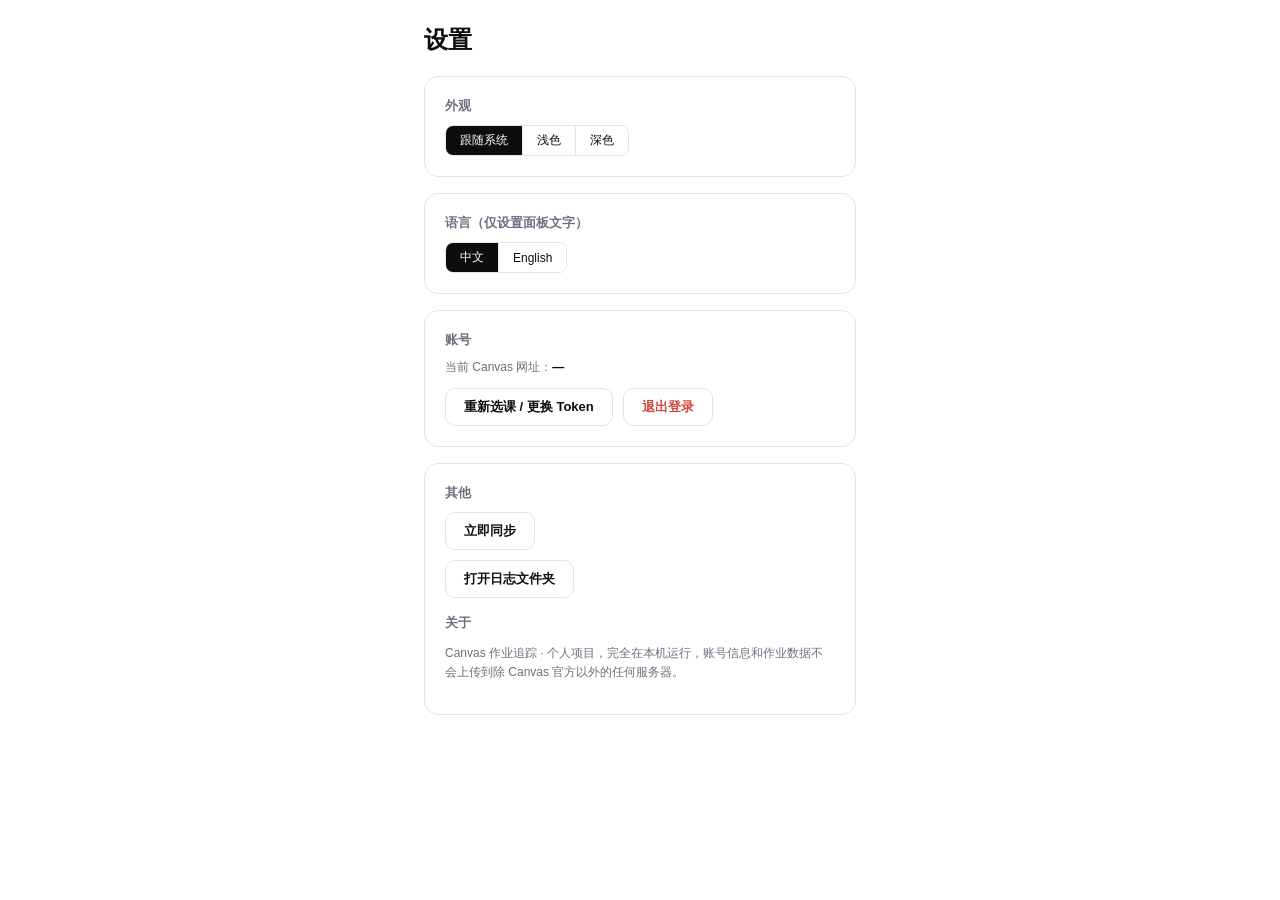
==== settings.html @ bea732ce "Unify setup wizard, settings, and reminder editor into a shared web UI Setup wizard, settings panel," ====
<!DOCTYPE html>
<html lang="zh-CN">
<head>
<meta charset="UTF-8">
<meta name="viewport" content="width=device-width, initial-scale=1.0">
<title id="pageTitle">设置</title>
<link rel="stylesheet" href="app_theme.css">
<style>
  body { padding: 24px; max-width: 480px; margin: 0 auto; }
  .section { margin-bottom: 16px; }
  .section-label { font-size: 13px; font-weight: 700; color: var(--muted); margin-bottom: 10px; }
  .segmented { display: inline-flex; border: 1px solid var(--border); border-radius: 8px; overflow: hidden; }
  .segmented button { padding: 6px 14px; font-size: 12px; border: none; background: var(--card-bg); color: var(--text); cursor: pointer; border-right: 1px solid var(--border); }
  .segmented button:last-child { border-right: none; }
  .segmented button.active { background: var(--accent); color: var(--accent-contrast); }
  .row { display: flex; align-items: center; gap: 10px; margin-top: 10px; }
  .url-row { font-size: 12px; margin-bottom: 12px; }
  .url-row .muted { color: var(--muted); }
  .btn-danger-outline { color: var(--danger); }
  #syncStatus { font-size: 11px; color: var(--muted); }
</style>
</head>
<body>
  <h2 id="titleHeader" style="margin:0 0 20px">设置</h2>

  <div class="section card">
    <div class="section-label" id="lblAppearance">外观</div>
    <div class="segmented" id="appearanceSeg">
      <button data-value="system" id="btnSystem">跟随系统</button>
      <button data-value="light" id="btnLight">浅色</button>
      <button data-value="dark" id="btnDark">深色</button>
    </div>
  </div>

  <div class="section card">
    <div class="section-label" id="lblLanguage">语言（仅设置面板文字）</div>
    <div class="segmented" id="languageSeg">
      <button data-value="zh" id="btnZh">中文</button>
      <button data-value="en" id="btnEn">English</button>
    </div>
  </div>

  <div class="section card">
    <div class="section-label" id="lblAccount">账号</div>
    <div class="url-row"><span class="muted" id="lblCurrentUrl">当前 Canvas 网址：</span><strong id="currentUrl">—</strong></div>
    <div class="row">
      <button class="btn" id="btnReconfigure">重新选课 / 更换 Token</button>
      <button class="btn btn-danger-outline" id="btnLogout">退出登录</button>
    </div>
  </div>

  <div class="section card">
    <div class="section-label" id="lblMore">其他</div>
    <div class="row">
      <button class="btn" id="btnSyncNow">立即同步</button>
      <span class="spinner" id="syncSpinner" style="display:none"></span>
      <span id="syncStatus"></span>
    </div>
    <div class="row">
      <button class="btn" id="btnOpenLogs">打开日志文件夹</button>
    </div>
    <div class="section-label" style="margin-top:16px" id="lblAbout">关于</div>
    <p class="hint" id="aboutText">Canvas 作业追踪 · 个人项目，完全在本机运行，账号信息和作业数据不会上传到除 Canvas 官方以外的任何服务器。</p>
  </div>

<script src="bridge.js"></script>
<script>
  const STRINGS = {
    zh: {
      title: "设置", appearance: "外观", system: "跟随系统", light: "浅色", dark: "深色",
      language: "语言（仅设置面板文字）", account: "账号", currentUrl: "当前 Canvas 网址：",
      reconfigure: "重新选课 / 更换 Token", logout: "退出登录", more: "其他",
      syncNow: "立即同步", syncing: "同步中…", syncDone: "✓ 已同步", openLogs: "打开日志文件夹",
      about: "关于", aboutText: "Canvas 作业追踪 · 个人项目，完全在本机运行，账号信息和作业数据不会上传到除 Canvas 官方以外的任何服务器。",
      logoutConfirm: "确定要退出登录吗？会清除这台电脑上保存的 Canvas 账号信息、选课设置和已同步的数据（方便下一个用这台电脑的同学重新开始）。下次打开 App 会重新走一遍设置向导。",
    },
    en: {
      title: "Settings", appearance: "Appearance", system: "System", light: "Light", dark: "Dark",
      language: "Language (this panel only)", account: "Account", currentUrl: "Current Canvas URL:",
      reconfigure: "Change Courses / Token", logout: "Log Out", more: "More",
      syncNow: "Sync Now", syncing: "Syncing…", syncDone: "✓ Synced", openLogs: "Open Logs Folder",
      about: "About", aboutText: "Canvas Assignment Tracker · A personal project that runs entirely on your machine. Your credentials and assignment data are never uploaded anywhere except Canvas itself.",
      logoutConfirm: "Log out? This clears the saved Canvas credentials, course selection, and synced data on this computer. You'll go through setup again next time.",
    },
  };

  let lang = "zh";
  let theme = "system";

  function applyStrings() {
    const t = STRINGS[lang];
    document.getElementById("pageTitle").textContent = t.title;
    document.getElementById("titleHeader").textContent = t.title;
    document.getElementById("lblAppearance").textContent = t.appearance;
    document.getElementById("btnSystem").textContent = t.system;
    document.getElementById("btnLight").textContent = t.light;
    document.getElementById("btnDark").textContent = t.dark;
    document.getElementById("lblLanguage").textContent = t.language;
    document.getElementById("lblAccount").textContent = t.account;
    document.getElementById("lblCurrentUrl").textContent = t.currentUrl;
    document.getElementById("btnReconfigure").textContent = t.reconfigure;
    document.getElementById("btnLogout").textContent = t.logout;
    document.getElementById("lblMore").textContent = t.more;
    document.getElementById("btnSyncNow").textContent = t.syncNow;
    document.getElementById("btnOpenLogs").textContent = t.openLogs;
    document.getElementById("lblAbout").textContent = t.about;
    document.getElementById("aboutText").textContent = t.aboutText;
  }

  function highlightSeg(containerId, value) {
    document.querySelectorAll("#" + containerId + " button").forEach(b => {
      b.classList.toggle("active", b.dataset.value === value);
    });
  }

  document.querySelectorAll("#appearanceSeg button").forEach(btn => {
    btn.addEventListener("click", () => {
      theme = btn.dataset.value;
      highlightSeg("appearanceSeg", theme);
      document.documentElement.setAttribute("data-theme", theme === "system" ? "" : theme);
      NativeBridge.send("setPrefs", { theme });
    });
  });
  document.querySelectorAll("#languageSeg button").forEach(btn => {
    btn.addEventListener("click", () => {
      lang = btn.dataset.value;
      highlightSeg("languageSeg", lang);
      applyStrings();
      NativeBridge.send("setPrefs", { language: lang });
    });
  });

  document.getElementById("btnReconfigure").addEventListener("click", () => {
    NativeBridge.send("openWizard");
  });

  document.getElementById("btnLogout").addEventListener("click", () => {
    if (!confirm(STRINGS[lang].logoutConfirm)) return;
    NativeBridge.send("logout");
  });

  document.getElementById("btnSyncNow").addEventListener("click", async () => {
    const btn = document.getElementById("btnSyncNow");
    const spinner = document.getElementById("syncSpinner");
    const status = document.getElementById("syncStatus");
    btn.disabled = true;
    spinner.style.display = "inline-block";
    status.textContent = STRINGS[lang].syncing;
    try {
      await NativeBridge.send("syncNow");
      status.textContent = STRINGS[lang].syncDone;
    } catch (e) {
      status.textContent = "❌ " + e.message;
    } finally {
      btn.disabled = false;
      spinner.style.display = "none";
    }
  });

  document.getElementById("btnOpenLogs").addEventListener("click", () => {
    NativeBridge.send("openLogs");
  });

  async function init() {
    try {
      const prefs = await NativeBridge.send("getPrefs");
      theme = prefs.theme || "system";
      lang = prefs.language || "zh";
    } catch (e) { /* 用默认值 */ }
    highlightSeg("appearanceSeg", theme);
    highlightSeg("languageSeg", lang);
    applyStrings();

    try {
      const env = await NativeBridge.send("getEnv");
      document.getElementById("currentUrl").textContent = env.CANVAS_BASE_URL || "—";
    } catch (e) {
      document.getElementById("currentUrl").textContent = "—";
    }
  }
  init();
</script>
</body>
</html>
---- app_theme.css ----
/* 全局共享的配色变量 —— 作业看板/资料/成绩/设置向导/设置面板/提醒时间用的都是这一份，
   保证视觉一致，也让"跟随系统/浅色/深色"这件事完全交给 CSS 处理，不再需要原生代码
   手动同步外观（那条路上出过好几个真实 bug：CALayer 颜色快照过期、NSApp.appearance
   不会自动刷新已打开的窗口……CSS 变量 + prefers-color-scheme 没有这类问题）。

   默认跟随系统（prefers-color-scheme）；<html> 上加 data-theme="light" 或
   data-theme="dark" 可以强制覆盖——这是设置面板"外观"选项的实现方式，原生 shell
   只需要把这个属性写进页面即可，不用自己解析颜色。 */

:root {
  --bg: #ffffff;
  --card-bg: #ffffff;
  --text: #0d0d0d;
  --muted: #6e6e80;
  --border: #e5e5e5;
  --hover: #f7f7f8;
  --accent: #0d0d0d;
  --accent-contrast: #ffffff;
  --danger: #d1453b;
  --warning: #b25000;
}

@media (prefers-color-scheme: dark) {
  :root {
    --bg: #212121;
    --card-bg: #2a2a2a;
    --text: #ececec;
    --muted: #9b9b9b;
    --border: #3a3a3a;
    --hover: #333333;
    --accent: #ececec;
    --accent-contrast: #171717;
    --danger: #f2726a;
    --warning: #ffb454;
  }
}

:root[data-theme="light"] {
  --bg: #ffffff;
  --card-bg: #ffffff;
  --text: #0d0d0d;
  --muted: #6e6e80;
  --border: #e5e5e5;
  --hover: #f7f7f8;
  --accent: #0d0d0d;
  --accent-contrast: #ffffff;
  --danger: #d1453b;
  --warning: #b25000;
}

:root[data-theme="dark"] {
  --bg: #212121;
  --card-bg: #2a2a2a;
  --text: #ececec;
  --muted: #9b9b9b;
  --border: #3a3a3a;
  --hover: #333333;
  --accent: #ececec;
  --accent-contrast: #171717;
  --danger: #f2726a;
  --warning: #ffb454;
}

* { box-sizing: border-box; }

body {
  margin: 0;
  background: var(--bg);
  color: var(--text);
  font-family: -apple-system, "Segoe UI", "PingFang SC", "Microsoft YaHei", "Helvetica Neue", Arial, sans-serif;
}

.btn {
  display: inline-flex;
  align-items: center;
  justify-content: center;
  padding: 9px 18px;
  font-size: 13px;
  font-weight: 600;
  border-radius: 10px;
  border: 1px solid var(--border);
  background: var(--card-bg);
  color: var(--text);
  cursor: pointer;
  text-decoration: none;
}
.btn:hover { background: var(--hover); }
.btn:disabled { opacity: 0.45; cursor: not-allowed; }

.btn-primary {
  background: var(--accent);
  color: var(--accent-contrast);
  border-color: var(--accent);
}
.btn-primary:hover { opacity: 0.85; }

.btn-danger { color: var(--danger); }

.card {
  background: var(--card-bg);
  border: 1px solid var(--border);
  border-radius: 14px;
  padding: 20px;
}

input[type="text"], input[type="password"], input[type="number"] {
  width: 100%;
  padding: 9px 12px;
  font-size: 13px;
  border: 1px solid var(--border);
  border-radius: 8px;
  background: var(--bg);
  color: var(--text);
}
input:focus { outline: none; border-color: var(--muted); }

label.field-label {
  display: block;
  font-size: 12px;
  font-weight: 500;
  margin: 0 0 4px;
}

.hint {
  font-size: 12px;
  color: var(--muted);
  line-height: 1.6;
}

.error-text { color: var(--danger); font-size: 12px; }
.warning-text { color: var(--warning); font-size: 12px; }

.spinner {
  width: 14px;
  height: 14px;
  border-radius: 50%;
  border: 2px solid var(--border);
  border-top-color: var(--text);
  animation: spin 0.7s linear infinite;
  display: inline-block;
}
@keyframes spin { to { transform: rotate(360deg); } }

.checkbox-row {
  display: flex;
  align-items: flex-start;
  gap: 8px;
  font-size: 12px;
}
.checkbox-row input { margin-top: 2px; }
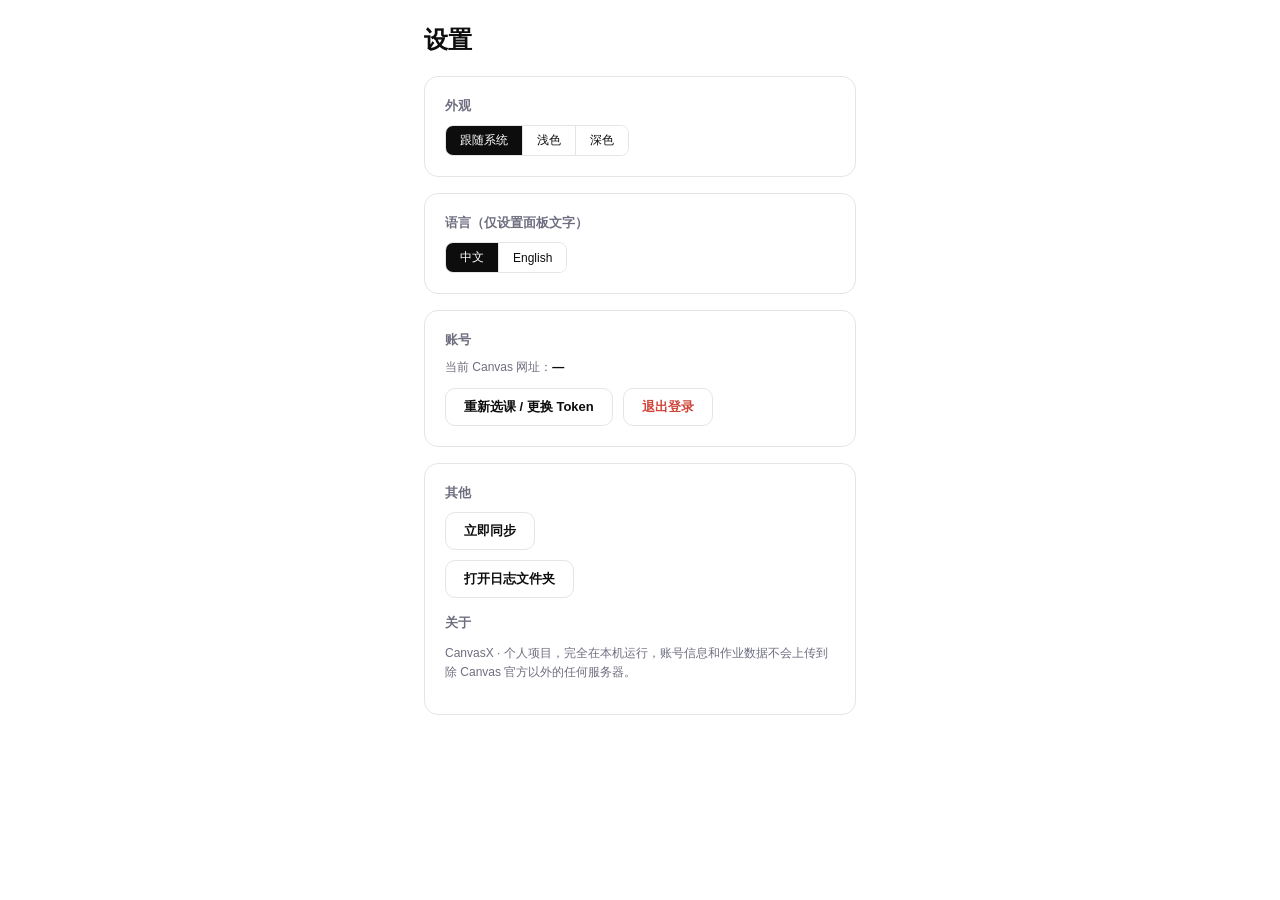
==== commit 1f7acae2: "Rename app to CanvasX and give it a new icon Renamed the Mac bundle (Info.plist, build.sh, setup.sh)" ====
--- a/settings.html
+++ b/settings.html
@@ -60,7 +60,7 @@
       <button class="btn" id="btnOpenLogs">打开日志文件夹</button>
     </div>
     <div class="section-label" style="margin-top:16px" id="lblAbout">关于</div>
-    <p class="hint" id="aboutText">Canvas 作业追踪 · 个人项目，完全在本机运行，账号信息和作业数据不会上传到除 Canvas 官方以外的任何服务器。</p>
+    <p class="hint" id="aboutText">CanvasX · 个人项目，完全在本机运行，账号信息和作业数据不会上传到除 Canvas 官方以外的任何服务器。</p>
   </div>
 
 <script src="bridge.js"></script>
@@ -71,7 +71,7 @@
       language: "语言（仅设置面板文字）", account: "账号", currentUrl: "当前 Canvas 网址：",
       reconfigure: "重新选课 / 更换 Token", logout: "退出登录", more: "其他",
       syncNow: "立即同步", syncing: "同步中…", syncDone: "✓ 已同步", openLogs: "打开日志文件夹",
-      about: "关于", aboutText: "Canvas 作业追踪 · 个人项目，完全在本机运行，账号信息和作业数据不会上传到除 Canvas 官方以外的任何服务器。",
+      about: "关于", aboutText: "CanvasX · 个人项目，完全在本机运行，账号信息和作业数据不会上传到除 Canvas 官方以外的任何服务器。",
       logoutConfirm: "确定要退出登录吗？会清除这台电脑上保存的 Canvas 账号信息、选课设置和已同步的数据（方便下一个用这台电脑的同学重新开始）。下次打开 App 会重新走一遍设置向导。",
     },
     en: {
@@ -79,7 +79,7 @@
       language: "Language (this panel only)", account: "Account", currentUrl: "Current Canvas URL:",
       reconfigure: "Change Courses / Token", logout: "Log Out", more: "More",
       syncNow: "Sync Now", syncing: "Syncing…", syncDone: "✓ Synced", openLogs: "Open Logs Folder",
-      about: "About", aboutText: "Canvas Assignment Tracker · A personal project that runs entirely on your machine. Your credentials and assignment data are never uploaded anywhere except Canvas itself.",
+      about: "About", aboutText: "CanvasX · A personal project that runs entirely on your machine. Your credentials and assignment data are never uploaded anywhere except Canvas itself.",
       logoutConfirm: "Log out? This clears the saved Canvas credentials, course selection, and synced data on this computer. You'll go through setup again next time.",
     },
   };
